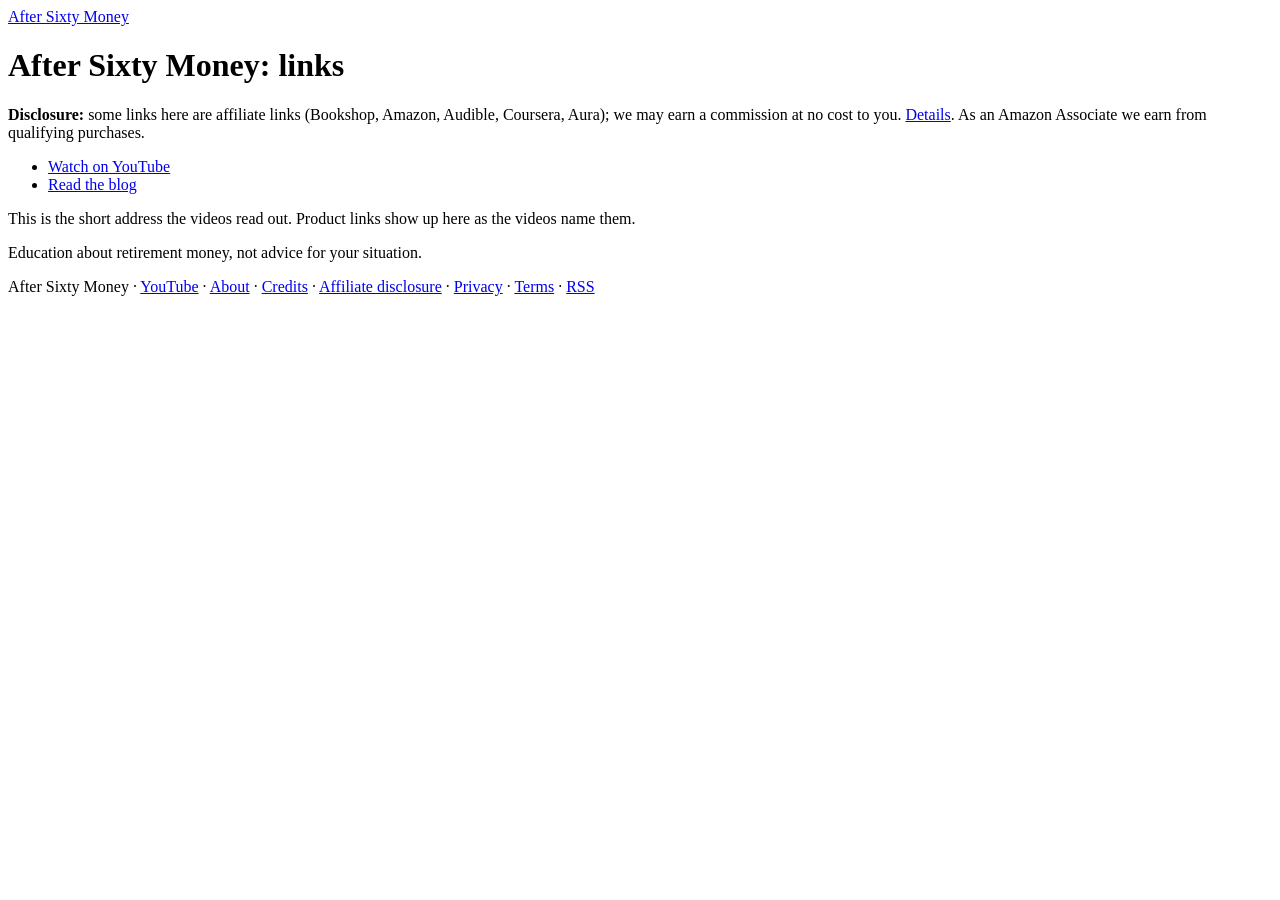
==== go/index.html @ d9ee6e75 "Launch aftersixtymoney.visionmediachannels.com" ====
<!doctype html>
<html lang="en">
<head>
<meta charset="utf-8">
<meta name="viewport" content="width=device-width, initial-scale=1">
<title>Links · After Sixty Money</title>
<meta name="description" content="Every After Sixty Money link in one place: channel, blog and the products named in the videos.">
<link rel="canonical" href="https://aftersixtymoney.visionmediachannels.com/go/">
<meta property="og:site_name" content="After Sixty Money">
<meta property="og:type" content="website">
<meta property="og:title" content="Links · After Sixty Money">
<meta property="og:description" content="Every After Sixty Money link in one place: channel, blog and the products named in the videos.">
<meta property="og:url" content="https://aftersixtymoney.visionmediachannels.com/go/">
<meta property="og:image" content="https://aftersixtymoney.visionmediachannels.com/images/site-header.png">
<meta name="twitter:card" content="summary_large_image">
<link rel="alternate" type="application/rss+xml" title="After Sixty Money" href="https://aftersixtymoney.visionmediachannels.com/feed.xml">
<link rel="icon" type="image/png" sizes="32x32" href="https://aftersixtymoney.visionmediachannels.com/favicon-32.png">
<link rel="icon" type="image/png" sizes="512x512" href="https://aftersixtymoney.visionmediachannels.com/favicon-512.png">
<link rel="preconnect" href="https://fonts.googleapis.com">
<link rel="preconnect" href="https://fonts.gstatic.com" crossorigin>
<link rel="stylesheet" href="https://fonts.googleapis.com/css2?family=Source+Serif+4:wght@400;700&amp;family=Inter:wght@400;700&amp;display=swap">
<link rel="stylesheet" href="https://aftersixtymoney.visionmediachannels.com/style.css">

</head>
<body>
<header class="site"><a href="https://aftersixtymoney.visionmediachannels.com/">After Sixty Money</a></header>
<main>
<h1>After Sixty Money: links</h1><aside class="disclosure"><strong>Disclosure:</strong> some links here are affiliate links (Bookshop, Amazon, Audible, Coursera, Aura); we may earn a commission at no cost to you. <a href="https://aftersixtymoney.visionmediachannels.com/affiliate-disclosure/">Details</a>. As an Amazon Associate we earn from qualifying purchases.</aside><ul class="posts"><li><a href="https://www.youtube.com/@aftersixtymoney">Watch on YouTube</a></li><li><a href="https://aftersixtymoney.visionmediachannels.com/">Read the blog</a></li></ul><p class="meta">This is the short address the videos read out. Product links show up here as the videos name them.</p>
</main>
<footer><p>Education about retirement money, not advice for your situation.</p><p>After Sixty Money · <a href="https://www.youtube.com/@aftersixtymoney">YouTube</a> · <a href="https://aftersixtymoney.visionmediachannels.com/about/">About</a> · <a href="https://aftersixtymoney.visionmediachannels.com/credits/">Credits</a> · <a href="https://aftersixtymoney.visionmediachannels.com/affiliate-disclosure/">Affiliate disclosure</a> · <a href="https://aftersixtymoney.visionmediachannels.com/privacy/">Privacy</a> · <a href="https://aftersixtymoney.visionmediachannels.com/terms/">Terms</a> · <a href="https://aftersixtymoney.visionmediachannels.com/feed.xml">RSS</a></p></footer>
</body>
</html>
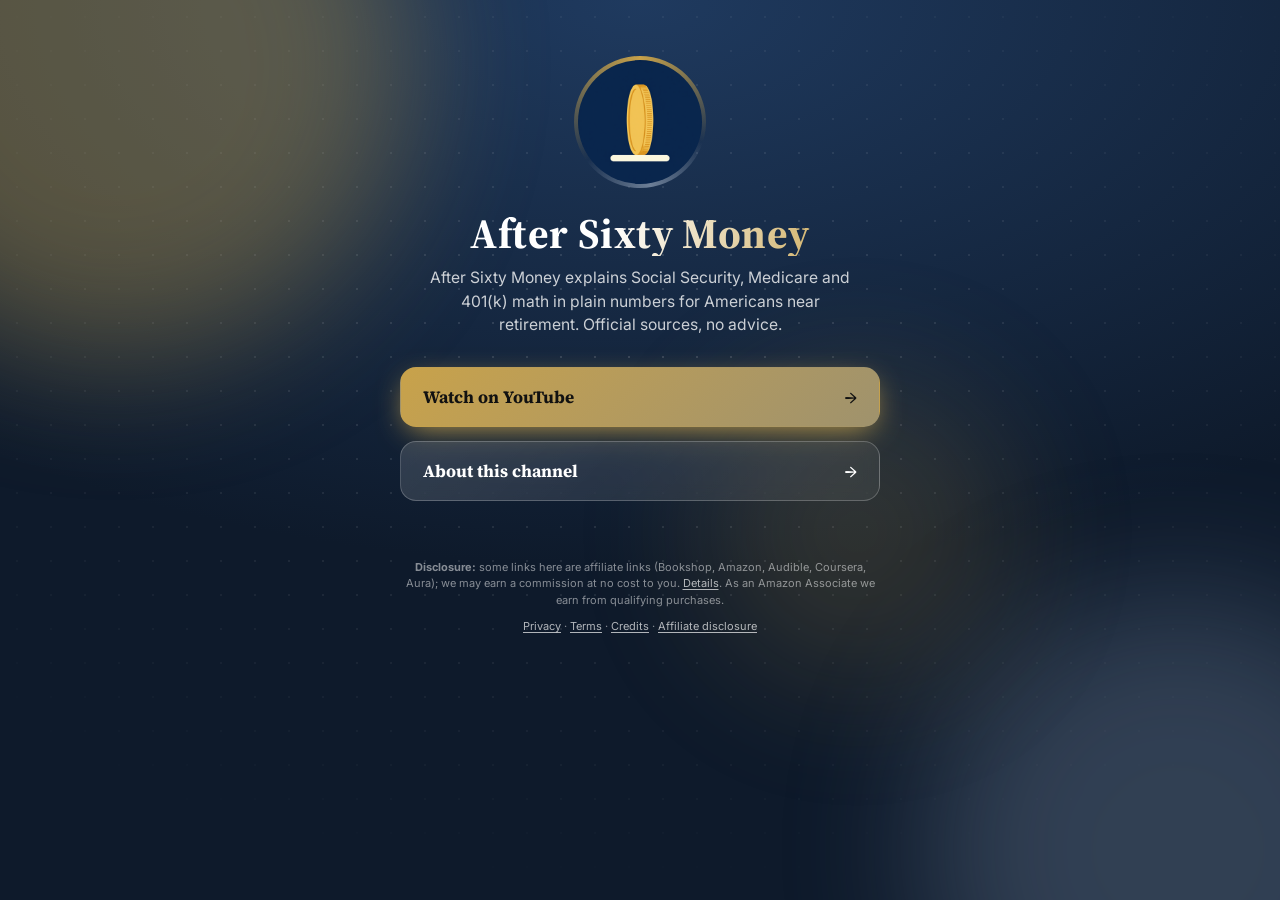
==== commit 48f1892f: "Animated link hub at host root" ====
--- a/go/index.html
+++ b/go/index.html
@@ -3,30 +3,76 @@
 <head>
 <meta charset="utf-8">
 <meta name="viewport" content="width=device-width, initial-scale=1">
-<title>Links · After Sixty Money</title>
-<meta name="description" content="Every After Sixty Money link in one place: channel, blog and the products named in the videos.">
-<link rel="canonical" href="https://aftersixtymoney.visionmediachannels.com/go/">
+<title>After Sixty Money · Links</title>
+<meta name="description" content="After Sixty Money explains Social Security, Medicare and 401(k) math in plain numbers for Americans near retirement. Official sources, no advice.">
+<link rel="canonical" href="https://aftersixtymoney.visionmediachannels.com/">
 <meta property="og:site_name" content="After Sixty Money">
 <meta property="og:type" content="website">
-<meta property="og:title" content="Links · After Sixty Money">
-<meta property="og:description" content="Every After Sixty Money link in one place: channel, blog and the products named in the videos.">
-<meta property="og:url" content="https://aftersixtymoney.visionmediachannels.com/go/">
+<meta property="og:title" content="After Sixty Money">
+<meta property="og:description" content="After Sixty Money explains Social Security, Medicare and 401(k) math in plain numbers for Americans near retirement. Official sources, no advice.">
+<meta property="og:url" content="https://aftersixtymoney.visionmediachannels.com/">
 <meta property="og:image" content="https://aftersixtymoney.visionmediachannels.com/images/site-header.png">
 <meta name="twitter:card" content="summary_large_image">
-<link rel="alternate" type="application/rss+xml" title="After Sixty Money" href="https://aftersixtymoney.visionmediachannels.com/feed.xml">
 <link rel="icon" type="image/png" sizes="32x32" href="https://aftersixtymoney.visionmediachannels.com/favicon-32.png">
-<link rel="icon" type="image/png" sizes="512x512" href="https://aftersixtymoney.visionmediachannels.com/favicon-512.png">
-<link rel="preconnect" href="https://fonts.googleapis.com">
-<link rel="preconnect" href="https://fonts.gstatic.com" crossorigin>
+<link rel="preconnect" href="https://fonts.googleapis.com"><link rel="preconnect" href="https://fonts.gstatic.com" crossorigin>
 <link rel="stylesheet" href="https://fonts.googleapis.com/css2?family=Source+Serif+4:wght@400;700&amp;family=Inter:wght@400;700&amp;display=swap">
-<link rel="stylesheet" href="https://aftersixtymoney.visionmediachannels.com/style.css">
-
+<style>
+:root{--bg:#1F3A5F;--bg2:#0e1a2b;--glow:#C8A24A;--glow2:#6d7f97;--head:'Source Serif 4',Georgia,serif;--body:'Inter',system-ui,sans-serif}
+*{box-sizing:border-box}html{-webkit-text-size-adjust:100%}
+body{margin:0;min-height:100vh;color:#fff;font:17px/1.5 var(--body);background:radial-gradient(120% 90% at 50% 0%,var(--bg) 0%,var(--bg2) 70%);overflow-x:hidden;position:relative}
+.orb{position:fixed;border-radius:50%;filter:blur(70px);opacity:.38;pointer-events:none;z-index:0;will-change:transform}
+.o1{width:46vmax;height:46vmax;background:var(--glow);top:-18vmax;left:-14vmax;animation:d1 22s ease-in-out infinite alternate}
+.o2{width:40vmax;height:40vmax;background:var(--glow2);bottom:-16vmax;right:-12vmax;animation:d2 26s ease-in-out infinite alternate}
+.o3{width:24vmax;height:24vmax;background:var(--glow);opacity:.18;top:42%;left:55%;animation:d3 30s ease-in-out infinite alternate}
+@keyframes d1{to{transform:translate(18vmax,12vmax) scale(1.2)}}
+@keyframes d2{to{transform:translate(-16vmax,-10vmax) scale(1.15)}}
+@keyframes d3{to{transform:translate(-30vmax,8vmax) scale(.8)}}
+.dots{position:fixed;inset:0;z-index:0;pointer-events:none;background-image:radial-gradient(rgba(255,255,255,.14) 1px,transparent 1.5px);background-size:34px 34px;mask-image:radial-gradient(70% 60% at 50% 40%,#000,transparent);animation:drift 40s linear infinite}
+@keyframes drift{to{background-position:34px 68px}}
+main{position:relative;z-index:1;max-width:520px;margin:0 auto;padding:56px 20px 28px;text-align:center}
+.ring{width:132px;height:132px;margin:0 auto 22px;border-radius:50%;padding:4px;position:relative;
+  background:conic-gradient(from 0deg,var(--glow),transparent 30%,var(--glow2),transparent 65%,var(--glow));animation:spin 7s linear infinite;
+  opacity:0;animation:spin 7s linear infinite,pop .9s .1s cubic-bezier(.2,.9,.3,1.3) forwards}
+.ring::after{content:"";position:absolute;inset:-14px;border-radius:50%;border:2px solid var(--glow);opacity:.0;animation:pulse 3.2s 1s ease-out infinite}
+.ring img,.ring .ph{width:100%;height:100%;border-radius:50%;display:block;object-fit:cover;background:var(--bg2);animation:unspin 7s linear infinite}
+.ring .ph{display:grid;place-items:center;font:700 44px var(--head)}
+@keyframes spin{to{transform:rotate(360deg)}}@keyframes unspin{to{transform:rotate(-360deg)}}
+@keyframes pulse{0%{transform:scale(.85);opacity:.55}100%{transform:scale(1.25);opacity:0}}
+@keyframes pop{from{opacity:0;transform:scale(.6) rotate(0)}to{opacity:1}}
+h1{font:700 clamp(30px,8vw,42px)/1.1 var(--head);margin:0 0 10px;letter-spacing:.01em;
+  background:linear-gradient(100deg,#fff 20%,var(--glow) 45%,#fff 70%);background-size:220% 100%;-webkit-background-clip:text;background-clip:text;color:transparent;
+  animation:shine 6s 1s ease-in-out infinite,up .8s .25s both}
+@keyframes shine{0%,100%{background-position:100% 0}50%{background-position:0 0}}
+.tag{margin:0 auto 30px;max-width:420px;color:rgba(255,255,255,.78);font-size:.98rem;animation:up .8s .4s both}
+@keyframes up{from{opacity:0;transform:translateY(18px)}to{opacity:1;transform:none}}
+.btns{display:grid;gap:14px}
+.btn{position:relative;display:flex;align-items:center;justify-content:space-between;gap:12px;padding:17px 22px;border-radius:16px;color:#fff;text-decoration:none;
+  font:700 1.08rem var(--head);background:linear-gradient(135deg,rgba(255,255,255,.14),rgba(255,255,255,.05));border:1px solid rgba(255,255,255,.22);
+  backdrop-filter:blur(8px);-webkit-backdrop-filter:blur(8px);overflow:hidden;opacity:0;animation:up .7s calc(.55s + var(--i)*.12s) both;
+  transition:transform .25s cubic-bezier(.2,.8,.3,1.2),border-color .25s,box-shadow .25s}
+.btn:first-child{background:linear-gradient(135deg,var(--glow),color-mix(in srgb,var(--glow) 55%,var(--glow2)));border-color:transparent;color:#111;box-shadow:0 8px 30px -8px var(--glow)}
+.btn::before{content:"";position:absolute;top:0;left:-70%;width:45%;height:100%;background:linear-gradient(100deg,transparent,rgba(255,255,255,.4),transparent);transform:skewX(-20deg);transition:left .7s}
+.btn:hover,.btn:focus-visible{transform:translateY(-4px) scale(1.02);border-color:var(--glow);box-shadow:0 14px 34px -10px var(--glow);outline:none}
+.btn:hover::before{left:130%}.btn i{font-style:normal;transition:transform .25s}.btn:hover i{transform:translateX(6px)}
+.btn:active{transform:scale(.98)}
+.btn:first-child::after{content:"";position:absolute;inset:0;border-radius:16px;box-shadow:0 0 0 0 var(--glow);animation:ping 2.6s 2s ease-out infinite}
+@keyframes ping{0%{box-shadow:0 0 0 0 color-mix(in srgb,var(--glow) 60%,transparent)}70%,100%{box-shadow:0 0 0 16px transparent}}
+footer{position:relative;z-index:1;max-width:520px;margin:0 auto;padding:30px 20px 36px;text-align:center;font-size:11px;line-height:1.5;color:rgba(255,255,255,.5);animation:up 1s 1.4s both}
+footer p{margin:0 0 10px}footer a{color:rgba(255,255,255,.68);text-decoration:underline;text-underline-offset:2px}footer a:hover{color:#fff}
+@media (prefers-reduced-motion:reduce){*,*::before,*::after{animation:none!important;transition:none!important}.btn,h1,.tag,.ring,footer{opacity:1!important}}
+</style>
 </head>
 <body>
-<header class="site"><a href="https://aftersixtymoney.visionmediachannels.com/">After Sixty Money</a></header>
+<div class="orb o1"></div><div class="orb o2"></div><div class="orb o3"></div><div class="dots"></div>
 <main>
-<h1>After Sixty Money: links</h1><aside class="disclosure"><strong>Disclosure:</strong> some links here are affiliate links (Bookshop, Amazon, Audible, Coursera, Aura); we may earn a commission at no cost to you. <a href="https://aftersixtymoney.visionmediachannels.com/affiliate-disclosure/">Details</a>. As an Amazon Associate we earn from qualifying purchases.</aside><ul class="posts"><li><a href="https://www.youtube.com/@aftersixtymoney">Watch on YouTube</a></li><li><a href="https://aftersixtymoney.visionmediachannels.com/">Read the blog</a></li></ul><p class="meta">This is the short address the videos read out. Product links show up here as the videos name them.</p>
+<div class="ring"><img src="/images/avatar.png" alt="After Sixty Money logo" width="360" height="360"></div>
+<h1>After Sixty Money</h1>
+<p class="tag">After Sixty Money explains Social Security, Medicare and 401(k) math in plain numbers for Americans near retirement. Official sources, no advice.</p>
+<nav class="btns" aria-label="Links"><a class="btn" style="--i:0" href="https://www.youtube.com/@aftersixtymoney"><span>Watch on YouTube</span><i aria-hidden="true">→</i></a><a class="btn" style="--i:1" href="https://aftersixtymoney.visionmediachannels.com/about/"><span>About this channel</span><i aria-hidden="true">→</i></a></nav>
 </main>
-<footer><p>Education about retirement money, not advice for your situation.</p><p>After Sixty Money · <a href="https://www.youtube.com/@aftersixtymoney">YouTube</a> · <a href="https://aftersixtymoney.visionmediachannels.com/about/">About</a> · <a href="https://aftersixtymoney.visionmediachannels.com/credits/">Credits</a> · <a href="https://aftersixtymoney.visionmediachannels.com/affiliate-disclosure/">Affiliate disclosure</a> · <a href="https://aftersixtymoney.visionmediachannels.com/privacy/">Privacy</a> · <a href="https://aftersixtymoney.visionmediachannels.com/terms/">Terms</a> · <a href="https://aftersixtymoney.visionmediachannels.com/feed.xml">RSS</a></p></footer>
+<footer>
+<p><strong>Disclosure:</strong> some links here are affiliate links (Bookshop, Amazon, Audible, Coursera, Aura); we may earn a commission at no cost to you. <a href="https://aftersixtymoney.visionmediachannels.com/affiliate-disclosure/">Details</a>. As an Amazon Associate we earn from qualifying purchases.</p>
+<p><a href="https://aftersixtymoney.visionmediachannels.com/privacy/">Privacy</a> · <a href="https://aftersixtymoney.visionmediachannels.com/terms/">Terms</a> · <a href="https://aftersixtymoney.visionmediachannels.com/credits/">Credits</a> · <a href="https://aftersixtymoney.visionmediachannels.com/affiliate-disclosure/">Affiliate disclosure</a></p>
+</footer>
 </body>
 </html>
